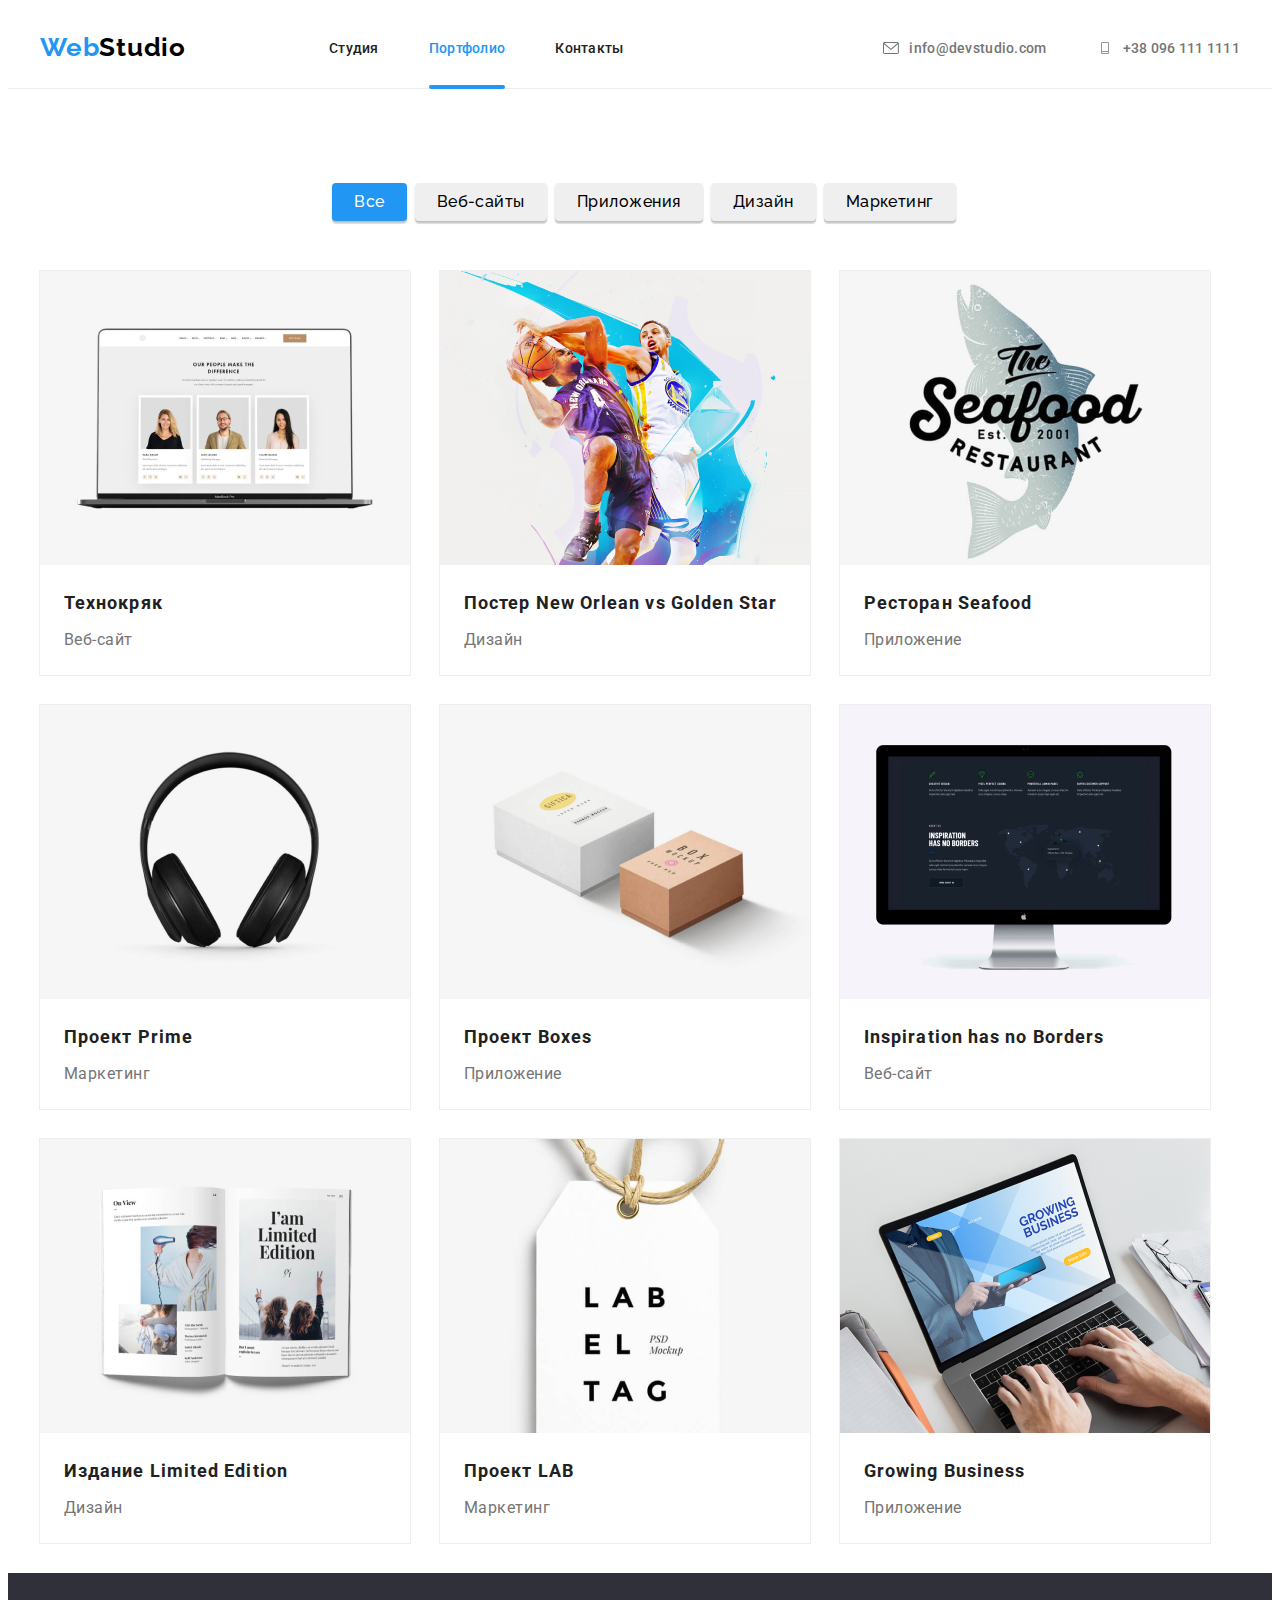
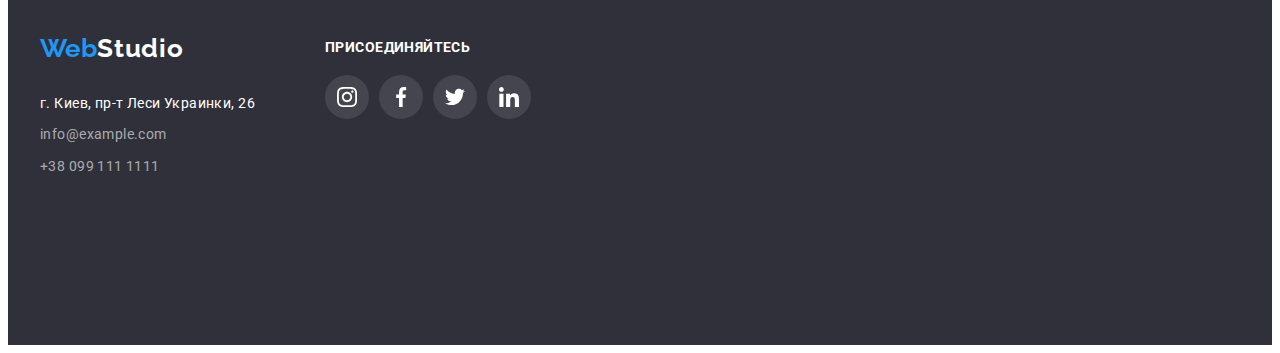
==== portfolio.html @ 6c936e02 "НАчало сделал кнопку подписаться в подвале" ====
<!DOCTYPE html>
<html lang="en">
  <head>
    <meta charset="UTF-8" />
    <meta http-equiv="X-UA-Compatible" content="IE=edge" />
    <meta name="viewport" content="width=device-width, initial-scale=1.0" />
    <title>Portfolio</title>
    <link
      rel="stylesheet"
      href="https://cdnjs.cloudflare.com/ajax/libs/modern-normalize/1.1.0/modern-normalize.min.css"
      integrity="sha512-wpPYUAdjBVSE4KJnH1VR1HeZfpl1ub8YT/NKx4PuQ5NmX2tKuGu6U/JRp5y+Y8XG2tV+wKQpNHVUX03MfMFn9Q=="
      crossorigin="anonymous"
      referrerpolicy="no-referrer"
    />
    <link rel="preconnect" href="https://fonts.googleapis.com" />
    <link rel="preconnect" href="https://fonts.gstatic.com" crossorigin />
    <link
      href="https://fonts.googleapis.com/css2?family=Raleway:wght@700&family=Roboto:wght@400;500;700;900&display=swap"
      rel="stylesheet"
    />
    <link rel="stylesheet" href="./css/styles.css" />
  </head>

  <body>
    <!--Header portfolio-->
    <header class="header-portfolio">
      <div class="container header-container">
        <nav class="header-nav">
          <a class="header-logo link link-studio" lang="en" href="./index.html">
            <span class="color-log">Web</span>Studio</a
          >
          <ul class="list header-list" lang="ru">
            <li class="header-item link">
              <a class="link header-link" href="./index.html">Студия</a>
            </li>
            <li class="header-item">
              <a class="link header-link active-page" href="">Портфолио</a>
            </li>
            <li class="header-item">
              <a class="link header-link" href="">Контакты</a>
            </li>
          </ul>
        </nav>

        <!--contacts sections -->
        <div class="contact-header">
          <ul class="list header-sections">
            <li>
              <a class="header-contact" href="mailto:info@devstudio.com"
                ><svg class="contact-icon">
                  <use href="./images/icons.svg#icon-envelope"></use>
                </svg>
                info@devstudio.com
              </a>
            </li>
            <li>
              <a class="header-contact" href="tel:+380961111111"
                ><svg class="contact-icon">
                  <use href="./images/icons.svg#icon-smartphone"></use>
                </svg>
                +38 096 111 1111
              </a>
            </li>
          </ul>
        </div>
      </div>
    </header>

    <!--sections main-->
    <main>
      <section class="section-main">
        <div class="container header-container">
          <h2 class="visually-hidden" hidden>content</h2>
          <a lang="ru"></a>
          <ul class="list btn-row">
            <li class="item-btn">
              <button class="filter-button btn-blu" type="button">Все</button>
            </li>
            <li class="item-btn">
              <button class="filter-button" type="button">Веб-сайты</button>
            </li>
            <li class="item-btn">
              <button class="filter-button" type="button">Приложения</button>
            </li>
            <li class="item-btn">
              <button class="filter-button" type="button">Дизайн</button>
            </li>
            <li class="item-btn">
              <button class="filter-button" type="button">Маркетинг</button>
            </li>
          </ul>
        </div>
      </section>

      <!--Projects-->

      <section class="section-cardset">
        <div class="container">
          <ul class="list cardset-list">
            <li class="cardset-item-portfolio">
              <div class="card-cursor">
                <div class="thumb">
                  <img
                    src="./images/portfolio/portfolio1.png"
                    alt="Технокряк"
                    width="370"
                    height="294"
                  />
                  <p class="text-overlay">
                    Технокряк это современная площадка распространения коронавируса. Компании
                    используют эту платформу для цифрового шпионажа и атак на защищённые сервера
                    конкурентов.
                  </p>
                </div>

                <h2 class="cardset-title">Технокряк</h2>
                <p class="cardset-after-title">Веб-сайт</p>
              </div>
            </li>

            <li class="cardset-item-portfolio">
              <div class="card-cursor">
                <div class="thumb">
                  <img
                    src="./images/portfolio/portfolio2.png"
                    alt="Постер New Orlean vs Golden Star"
                    width="370"
                    height="294"
                  />
                  <p class="text-overlay">
                    Технокряк это современная площадка распространения коронавируса. Компании
                    используют эту платформу для цифрового шпионажа и атак на защищённые сервера
                    конкурентов.
                  </p>
                </div>

                <h2 class="cardset-title">Постер New Orlean vs Golden Star</h2>
                <p class="cardset-after-title">Дизайн</p>
              </div>
            </li>

            <li class="cardset-item-portfolio">
              <div class="card-cursor">
                <div class="thumb">
                  <img
                    src="./images/portfolio/portfolio3.png"
                    alt="Ресторан Seafood"
                    width="370"
                    height="294"
                  />
                  <p class="text-overlay">
                    Технокряк это современная площадка распространения коронавируса. Компании
                    используют эту платформу для цифрового шпионажа и атак на защищённые сервера
                    конкурентов.
                  </p>
                </div>

                <h2 class="cardset-title">Ресторан Seafood</h2>
                <p class="cardset-after-title">Приложение</p>
              </div>
            </li>

            <li class="cardset-item-portfolio">
              <div class="card-cursor">
                <div class="thumb">
                  <img
                    src="./images/portfolio/portfolio4.png"
                    alt="Проект Prime"
                    width="370"
                    height="294"
                  />
                  <p class="text-overlay">
                    Технокряк это современная площадка распространения коронавируса. Компании
                    используют эту платформу для цифрового шпионажа и атак на защищённые сервера
                    конкурентов.
                  </p>
                </div>

                <h2 class="cardset-title">Проект Prime</h2>
                <p class="cardset-after-title">Маркетинг</p>
              </div>
            </li>

            <li class="cardset-item-portfolio">
              <div class="card-cursor">
                <div class="thumb">
                  <img
                    src="./images/portfolio/portfolio5.png"
                    alt="Проект Boxes"
                    width="370"
                    height="294"
                  />
                  <p class="text-overlay">
                    Технокряк это современная площадка распространения коронавируса. Компании
                    используют эту платформу для цифрового шпионажа и атак на защищённые сервера
                    конкурентов.
                  </p>
                </div>

                <h2 class="cardset-title">Проект Boxes</h2>
                <p class="cardset-after-title">Приложение</p>
              </div>
            </li>

            <li class="cardset-item-portfolio">
              <div class="card-cursor">
                <div class="thumb">
                  <img
                    src="./images/portfolio/portfolio6.png"
                    alt="Inspiration has no Borders"
                    width="370"
                    height="294"
                  />
                  <p class="text-overlay">
                    Технокряк это современная площадка распространения коронавируса. Компании
                    используют эту платформу для цифрового шпионажа и атак на защищённые сервера
                    конкурентов.
                  </p>
                </div>

                <h2 class="cardset-title">Inspiration has no Borders</h2>
                <p class="cardset-after-title">Веб-сайт</p>
              </div>
            </li>

            <li class="cardset-item-portfolio">
              <div class="card-cursor">
                <div class="thumb">
                  <img
                    src="./images/portfolio/portfolio7.png"
                    alt="Издание Limited Edition"
                    width="370"
                    height="294"
                  />
                  <p class="text-overlay">
                    Технокряк это современная площадка распространения коронавируса. Компании
                    используют эту платформу для цифрового шпионажа и атак на защищённые сервера
                    конкурентов.
                  </p>
                </div>

                <h2 class="cardset-title">Издание Limited Edition</h2>
                <p class="cardset-after-title">Дизайн</p>
              </div>
            </li>
            <li class="cardset-item-portfolio">
              <div class="card-cursor">
                <div class="thumb">
                  <img
                    src="./images/portfolio/portfolio8.png"
                    alt="Проект LAB"
                    width="370"
                    height="294"
                  />
                  <p class="text-overlay">
                    Технокряк это современная площадка распространения коронавируса. Компании
                    используют эту платформу для цифрового шпионажа и атак на защищённые сервера
                    конкурентов.
                  </p>
                </div>

                <h2 class="cardset-title">Проект LAB</h2>
                <p class="cardset-after-title">Маркетинг</p>
              </div>
            </li>

            <li class="cardset-item-portfolio">
              <div class="card-cursor">
                <div class="thumb">
                  <img
                    src="./images/portfolio/portfolio9.png"
                    alt="Growing Business"
                    width="370"
                    height="294"
                  />
                  <p class="text-overlay">
                    Технокряк это современная площадка распространения коронавируса. Компании
                    используют эту платформу для цифрового шпионажа и атак на защищённые сервера
                    конкурентов.
                  </p>
                </div>

                <h2 class="cardset-title">Growing Business</h2>
                <p class="cardset-after-title">Приложение</p>
              </div>
            </li>
          </ul>
        </div>
      </section>
    </main>
    <!--footer section-->
    <footer class="section-footer">
      <div class="container">
        <div>
          <a class="link-footer" href="/index.html">Web<span class="color-footer">Studio</span></a>
          <div class="footer-inner">
            <address class="link-address">
              <ul class="list address-cont">
                <li>
                  <a
                    class="address"
                    href="https://goo.gl/maps/Afqt2rmy2DsJCTwLA"
                    target="_blank"
                    rel="noopener noreferre"
                    >г. Киев, пр-т Леси Украинки, 26</a
                  >
                </li>
                <li>
                  <a class="contact-list" href="mailto:info@devstudio.com">info@example.com</a>
                </li>
                <li>
                  <a class="contact-list" href="tel:+380961111111">+38 099 111 1111</a>
                </li>
              </ul>
            </address>
            <!--Правая часть футера-->
            <div class="footer-right">
              <h1 class="footer-social">присоединяйтесь</h1>
              <ul class="list social-footer-list">
                <li class="social-item">
                  <a href class="social-link">
                    <svg class="social-icon" width="20" height="20">
                      <use href="./images/icons.svg#icon-instagram"></use>
                    </svg>
                  </a>
                </li>
                <li class="social-item">
                  <a href class="social-link">
                    <svg class="social-icon" width="20" height="20">
                      <use href="./images/icons.svg#icon-facebook"></use>
                    </svg>
                  </a>
                </li>
                <li class="social-item">
                  <a href class="social-link">
                    <svg class="social-icon" width="20" height="20">
                      <use href="./images/icons.svg#icon-twitter"></use>
                    </svg>
                  </a>
                </li>
                <li class="social-item">
                  <a href class="social-link">
                    <svg class="social-icon" width="20" height="20">
                      <use href="./images/icons.svg#icon-linkedin"></use>
                    </svg>
                  </a>
                </li>
              </ul>
            </div>
          </div>
        </div>
      </div>
    </footer>
  </body>
</html>
---- css/styles.css ----
:root {
  --hover-color: #2196f3;
  --text-color: #ffffff;
  --hero-text-color: #212121;
  --client-color: #afb1b8;
}

body {
  background: #ffffff;
  color: #212121;
  font-family: Roboto, sans-serif;
}

p,
h1,
h2,
h3,
h4,
h5,
h6 {
  margin: 0;
}
ul {
  margin: 0;
  padding-inline-start: 0px;
}

.visually-hidden {
  position: absolute;
  white-space: nowrap;
  width: 1px;
  height: 1px;
  overflow: hidden;
  border: 0;
  padding: 0;
  clip: rect(0 0 0 0);
  clip-path: inset(50%);
  margin: -1px;
}
.container {
  width: 1200px;
  padding-left: 15px;
  padding-right: 15px;
  margin: 0 auto;
  /* outline: 2px solid red; (контур блока)  */
}
img {
  display: block;
}
.header-container {
  display: flex;
  justify-content: center;
}
/* <!--Header--> */

.header-nav {
  padding-top: 24px;
  padding-bottom: 25px;
  display: flex;
}
.contact-header {
  margin-left: auto;
}
.contact-icon {
  width: 16px;
  height: 12px;
  margin-right: 10px;
}

.link {
  font-weight: 500;
  font-size: 14px;
  line-height: 16px;
  letter-spacing: 0.02em;
  color: #000000;
  text-decoration: none;
}
.link-studio {
  font-family: Raleway;
  font-style: normal;
  font-weight: bold;
  font-size: 26px;
  line-height: 31px;
  letter-spacing: 0.03em;
  color: #000000;
}

.color-log {
  font-style: normal;
  font-weight: bold;
  font-size: 26px;
  line-height: 31px;
  letter-spacing: 0.03em;
  color: #2196f3;
}

/* Весь тег Ul без точек */
.list {
  list-style: none;
}
.header-item {
  position: relative;
  margin-left: 50px;
}
/* header-link */
.header-link {
  color: var(--hero-text-color);
  transition: color 250ms cubic-bezier(0.4, 0, 0.2, 1);
}
.header-list {
  display: flex;
  align-items: center;
  margin-left: 93px;
  position: relative;
}
/* ховер для ссылок */
.header-link:hover,
.header-link:focus {
  color: var(--hover-color);
}

/* <!--contacts sections --> */
.header-contact {
  display: flex;
  align-items: center;
  font-style: normal;
  font-weight: 500;
  font-size: 14px;
  line-height: 16px;
  letter-spacing: 0.02em;
  color: #757575;
  text-decoration: none;
  margin-left: 50px;
}
.contact-icon {
  fill: currentColor;
}
.header-sections {
  display: flex;
  padding-top: 32px;
  padding-bottom: 32px;
}
.header {
  border-bottom: 1px solid #ececec;
}

/* ховер и фокус для сектора контакты */
.header-contact:hover,
.header-contact:focus {
  color: var(--hover-color);
}

/* <!--section button--> */
.section-banner {
  background: #2f303a;
  height: 600px;
  max-width: 1600px;
  margin-left: auto;
  margin-right: auto;
  padding-top: 200px;
  padding-bottom: 200px;
  text-align: center;
  width: auto;
  background-image: linear-gradient(rgba(47, 48, 58, 0.4), rgba(47, 58, 51, 0.4)),
    url(../images/icon-banner.png);
  background-repeat: no-repeat;
  background-position: center;
  background-size: cover;
}

.section-title {
  font-style: normal;
  font-weight: 900;
  font-size: 44px;
  line-height: 1.36;
  text-align: center;
  letter-spacing: 0.06em;
  text-transform: uppercase;
  color: var(--text-color);
  padding-bottom: 30px;
}
.button {
  padding: 10px 32px;
  border-radius: 4px;
  margin-left: auto;
  margin-right: auto;
  font-style: normal;
  font-weight: bold;
  font-size: 16px;
  line-height: 1.87;
  border: none;
  color: var(--text-color);
  background-color: #2196f3;
  cursor: pointer;
}

.button :hover,
.button :focus {
  color: #188ce8;
}
/* <!--section list--> */
.hero-title {
  font-style: normal;
  font-weight: bold;
  font-size: 14px;
  line-height: 16px;
  letter-spacing: 0.03em;
  text-transform: uppercase;
  color: #212121;
  margin-bottom: 10px;
}
.hero-list {
  display: flex;
}
.hero-list .hero-item:not(last-child) {
  margin-right: 30px;
}
.hero-item {
  font-style: normal;
  font-weight: bold;
  font-size: 14px;
  line-height: 16px;
  letter-spacing: 0.03em;
  color: var(--hero-text-color);
  width: 270px;
}
.hero-after-title {
  font-style: normal;
  font-weight: normal;
  font-size: 14px;
  line-height: 1.71;
  letter-spacing: 0.03em;
  color: #757575;
}
.hero {
  padding-top: 94px;
}
.icon-antenna {
  display: flex;
  align-items: center;
  justify-content: center;
  margin-bottom: 30px;
  width: 270px;
  height: 120px;
  background-color: #f5f4fa;
  border-radius: 4px;
}
.icon-clock {
  display: flex;
  align-items: center;
  justify-content: center;
  margin-bottom: 30px;
  width: 270px;
  height: 120px;
  background-color: #f5f4fa;
  border-radius: 4px;
}
.icon-diagram {
  display: flex;
  align-items: center;
  justify-content: center;
  margin-bottom: 30px;
  width: 270px;
  height: 120px;
  background-color: #f5f4fa;
  border-radius: 4px;
}
.icon-astronaut {
  display: flex;
  align-items: center;
  justify-content: center;
  margin-bottom: 30px;
  width: 270px;
  height: 120px;
  background-color: #f5f4fa;
  border-radius: 4px;
}

.work-title {
  font-weight: bold;
  font-size: 36px;
  line-height: 42px;
  text-align: center;
  letter-spacing: 0.03em;
  color: #212121;
  padding-top: 94px;
  padding-bottom: 50px;
}
.section-work {
  padding-bottom: 94px;
}
.about-workers {
  background-color: #f5f4fa;
}
/* <!--section team--> */
.team-title {
  font-weight: bold;
  font-size: 36px;
  line-height: 42px;
  text-align: center;
  letter-spacing: 0.03em;
  color: #212121;
  padding-top: 94px;
  padding-bottom: 50px;
}
.img-flax {
  display: flex;
}
.team-photo:not(last-child) {
  margin-right: 30px;
  position: relative;
}
.work-text {
  position: absolute;
  width: 100%;
  padding-top: 27px;
  padding-bottom: 27px;
  bottom: 0;
  left: 0;
  font-weight: bold;
  font-size: 14px;
  line-height: 16px;
  text-align: center;
  letter-spacing: 0.03em;
  text-transform: uppercase;
  color: var(--text-color);
  background: rgba(47, 48, 58, 0.8);
}
.item:not(last-child) {
  margin-right: 30px;
  background: #ffffff;
  padding-bottom: 30px;
  box-shadow: 0px 1px 3px rgba(0, 0, 0, 0.12), 0px 1px 1px rgba(0, 0, 0, 0.14),
    0px 2px 1px rgba(0, 0, 0, 0.2);
  border-radius: 0px 0px 4px 4px;
}

.team-flax {
  display: flex;
}
.img-block {
  /* max-width: 100%; */
  height: auto;
}

.team-name-title {
  font-weight: 500;
  font-size: 16px;
  line-height: 19px;
  text-align: center;
  color: #212121;
  margin-bottom: 10px;
  margin-top: 30px;
}
.team-description {
  font-weight: normal;
  font-size: 16px;
  line-height: 19px;
  text-align: center;
  color: #757575;
  margin-bottom: 16px;
}
.team-section {
  padding-top: 0px;
  padding-bottom: 94px;
  background-color: #f5f4fa;
}
.team-social-list {
  display: flex;
  justify-content: center;
}
.team-social-item + .team-social-item {
  margin-left: 10px;
}
.team-social-link {
  width: 44px;
  height: 44px;
  color: #afb1b8;
  display: flex;
  justify-content: center;
  align-items: center;
  border-radius: 50%;
}
.team-social-link:hover,
.team-social-link:focus {
  background-color: #2196f3;
  color: #ffffff;
}
.team-social-icon {
  fill: currentColor;
}
/* <!--------------------------------clients---------------------------------> */
.section-clients {
  padding-top: 94px;
  padding-bottom: 94px;
}
.clients-list {
  display: flex;
  justify-content: center;
}
.clients-link {
  display: flex;
  width: 170px;
  height: 92px;
  justify-content: center;
  align-items: center;
  border: 1px solid #afb1b8;
  box-sizing: border-box;
  border-radius: 4px;
  fill: var(--client-color);
  margin-top: 50px;
}
.logo-item + .logo-item {
  margin-left: 30px;
}
.client-text {
  font-style: normal;
  font-weight: bold;
  font-size: 36px;
  line-height: 42px;
  text-align: center;
  letter-spacing: 0.03em;
  color: #212121;
}
.clients-link:focus,
.clients-link:hover {
  fill: var(--hover-color);
  border-color: var(--hover-color);
}

/* <!---------------------------footer section-----------------------------> */
.section-footer {
  font-weight: bold;
  height: 252px;
  font-size: 26px;
  line-height: 31px;
  background: #2f303a;
  padding-top: 60px;
  padding-bottom: 60px;
}
.color-footer {
  font-weight: bold;
  font-size: 26px;
  line-height: 31px;

  /* identical to box height */
  letter-spacing: 0.03em;
  color: var(--text-color);
}
.link-footer {
  font-family: Raleway;
  color: #2196f3;
  text-decoration: none;
}
/* address */
.link-address {
  margin-bottom: 20px;
}
.address {
  font-family: Roboto;
  font-weight: normal;
  font-style: normal;
  font-size: 14px;
  line-height: 24px;
  letter-spacing: 0.03em;
  color: #ffffff;
  text-decoration: none;
  margin-bottom: 9px;
}
.address:hover,
.address:focus {
  color: #2196f3;
}
.address-cont {
  padding: 0px 0px 0px 0px;
  margin-top: 20px;
  margin-bottom: 9px;
}
.contact-list {
  font-family: Roboto;
  font-style: normal;
  font-weight: normal;
  font-size: 14px;
  line-height: 1.71;
  letter-spacing: 0.03em;
  color: rgba(255, 255, 255, 0.6);
  text-decoration: none;
}
.contact-list:hover,
.contact-listl:focus {
  color: #2196f3;
}
.btn-blu {
  background: #2196f3;
  color: #ffffff;
}
.filter-button {
  cursor: pointer;
  font-family: Raleway;
  font-weight: 500;
  font-size: 16px;
  line-height: 1.62;
  text-align: center;
  letter-spacing: 0.03em;
  margin-left: 8px;
  padding: 6px 22px;
  border: #f5f4fa;
  box-shadow: 0px 3px 1px rgb(0 0 0 / 10%), 0px 1px 2px rgb(0 0 0 / 8%),
    0px 2px 2px rgb(0 0 0 / 12%);
  border-radius: 4px;
}
.btn-row {
  display: flex;
}
.filter-button:hover,
.filter-button:focus {
  background: #2196f3;
  color: #ffffff;
}
.section-main {
  padding-top: 94px;
  margin-bottom: 50px;
}
.active-page.header-link::after {
  content: '';
  position: absolute;
  left: 0%;
  bottom: -32px;
  width: 100%;
  height: 4px;
  transform: translateX(0%);
  border-radius: 2px;
  background-color: var(--hover-color);
}
.active-page,
.header-list:hover .active-page,
.header-list:focus {
  color: var(--hover-color);
}

/* <!--Projects section-cardset-- > */
.cardset-list {
  display: flex;
  flex-wrap: wrap;
}

.cardset-title {
  font-weight: bold;
  font-size: 18px;
  line-height: 36px;
  letter-spacing: 0.06em;
  color: #212121;
  margin-left: 24px;
  margin-top: 20px;
}
.cardset-after-title {
  font-size: 16px;
  line-height: 1.87;
  letter-spacing: 0.03em;
  color: #757575;
  margin-top: 4px;
  margin-left: 24px;
  margin-bottom: 20px;
}
.cardset-item-portfolio:not(:nth-child(3n)) {
  margin-right: 30px;
}
.cardset-item-portfolio {
  background: #ffffff;
  outline: 1px solid #eeeeee;
  margin-bottom: 30px;
}
.cardset-item-portfolio:focus,
.cardset-item-portfolio:hover {
  box-sizing: border-box;
  box-shadow: 0px 1px 1px rgba(0, 0, 0, 0.12), 0px 4px 4px rgba(0, 0, 0, 0.06),
    1px 4px 6px rgba(0, 0, 0, 0.16);
}
.header-portfolio {
  border-bottom: 1px solid #ececec;
}

.footer-social {
  font-style: normal;
  font-weight: bold;
  font-size: 14px;
  line-height: 16px;
  letter-spacing: 0.03em;
  text-transform: uppercase;
  color: #ffffff;
}
.social-footer-list {
  display: flex;
  margin-left: auto;
  margin-right: auto;
  justify-items: left;
  margin-top: 20px;
}
.social-item:not(last-child) {
  margin-right: 10px;
}
.footer-right {
  margin-left: 70px;
  margin-top: -25px;
}
.footer-inner {
  display: flex;
  align-items: flex-start;
  max-width: 100%;
}
.social-item {
  border-radius: 50%;
  background-color: rgba(255, 255, 255, 0.1);
  color: #ffffff;
}
.social-link {
  width: 44px;
  height: 44px;
  color: #ffffff;
  display: flex;
  justify-content: center;
  align-items: center;
  border-radius: 50%;
}
.social-link:hover,
.social-link:focus {
  background-color: #2196f3;
  color: #ffffff;
}
.social-icon {
  fill: currentColor;
}
.backdrop.is-hidden {
  opacity: 0;
  pointer-events: none;
}

.backdrop {
  z-index: 2;
  position: fixed;
  top: 0;
  right: 0;
  opacity: 1;
  width: 100%;
  height: 100%;
  background-color: rgba(0, 0, 0, 0.2);
  transition: opacity 1000ms cubic-bezier(0.4, 0, 0.2, 1);
}
.modal {
  position: absolute;
  left: 50%;
  top: 50%;
  min-width: 528px;
  min-height: 581px;
  border-radius: 4px;
  background-color: var(--text-color);
  box-shadow: 0px 1px 3px rgb(0 0 0 / 12%), 0px 1px 1px rgb(0 0 0 / 14%),
    0px 2px 1px rgb(0 0 0 / 20%);
  transform: translate(-50%, -50%) scale(1);
  transform: translate(-50%, -50%);
}

.close-button {
  position: absolute;
  display: flex;
  justify-content: center;
  top: 8px;
  right: 8px;
  border-radius: 50%;
  width: 30px;
  height: 30px;
  align-items: center;
  background: #ffffff;
  border: 1px solid rgba(0, 0, 0, 0.1);
  cursor: pointer;
}
.close-icon {
  width: 18px;
  height: 18px;
}
.modal :hover {
  transform: scale(1.25);
}
.thumb {
  position: relative;
  overflow: hidden;
}
.text-overlay {
  position: absolute;
  top: 0;
  left: 0;
  width: 100%;
  height: 100%;
  padding: 63px 24px;
  color: #ffffff;
  font-size: 18px;
  line-height: 1.56;
  background-color: rgba(33, 150, 243, 0.9);
  transform: translatey(100%);
  transition: transform 250ms cubic-bezier(0.4, 0, 0.2, 1);
}
.card-cursor:hover .text-overlay,
.card-cursor:focus .text-overlay {
  transform: translatey(0);
}
.card-cursor {
  cursor: pointer;
}
/* Оформление подвала(basement) */
.basement {
  font-style: normal;
  font-weight: bold;
  font-size: 14px;
  line-height: 16px;
  letter-spacing: 0.03em;
  text-transform: uppercase;
  color: #ffffff;
}
.mail-btn {
  display: flex;
  margin-top: 20px;
}
.subscribe-email {
  display: flex;
  width: 358px;
  height: 50px;
  margin-right: 12px;
  padding-left: 16px;
  background-color: #2f303a;
  font-style: normal;
  font-weight: normal;
  font-size: 16px;
  line-height: 20px;

  align-items: center;
  letter-spacing: 0.03em;
  border: 1px solid rgba(255, 255, 255, 0.3);
  box-sizing: border-box;
  filter: drop-shadow(0px 4px 4px rgba(0, 0, 0, 0.15));
  border-radius: 4px;
}
.basment-right {
  margin-left: 109px;
  margin-top: -25px;
}
.subscribe-btn {
  display: flex;
}
.basment-form-btn {
  display: flex;
  width: 200px;
  height: 50px;
  justify-content: center;
  align-items: center;
  color: var(--text-color);
  font-style: normal;
  font-weight: bold;
  font-size: 16px;
  line-height: 1.87;
  background: var(--hover-color);
  box-shadow: 0px 4px 4px rgba(0, 0, 0, 0.15);
  border-radius: 4px;
  border: none;
  box-shadow: 0px 4px 4px rgba(0, 0, 0, 0.15);
}
.basment-icon {
  margin-left: 10px;
}
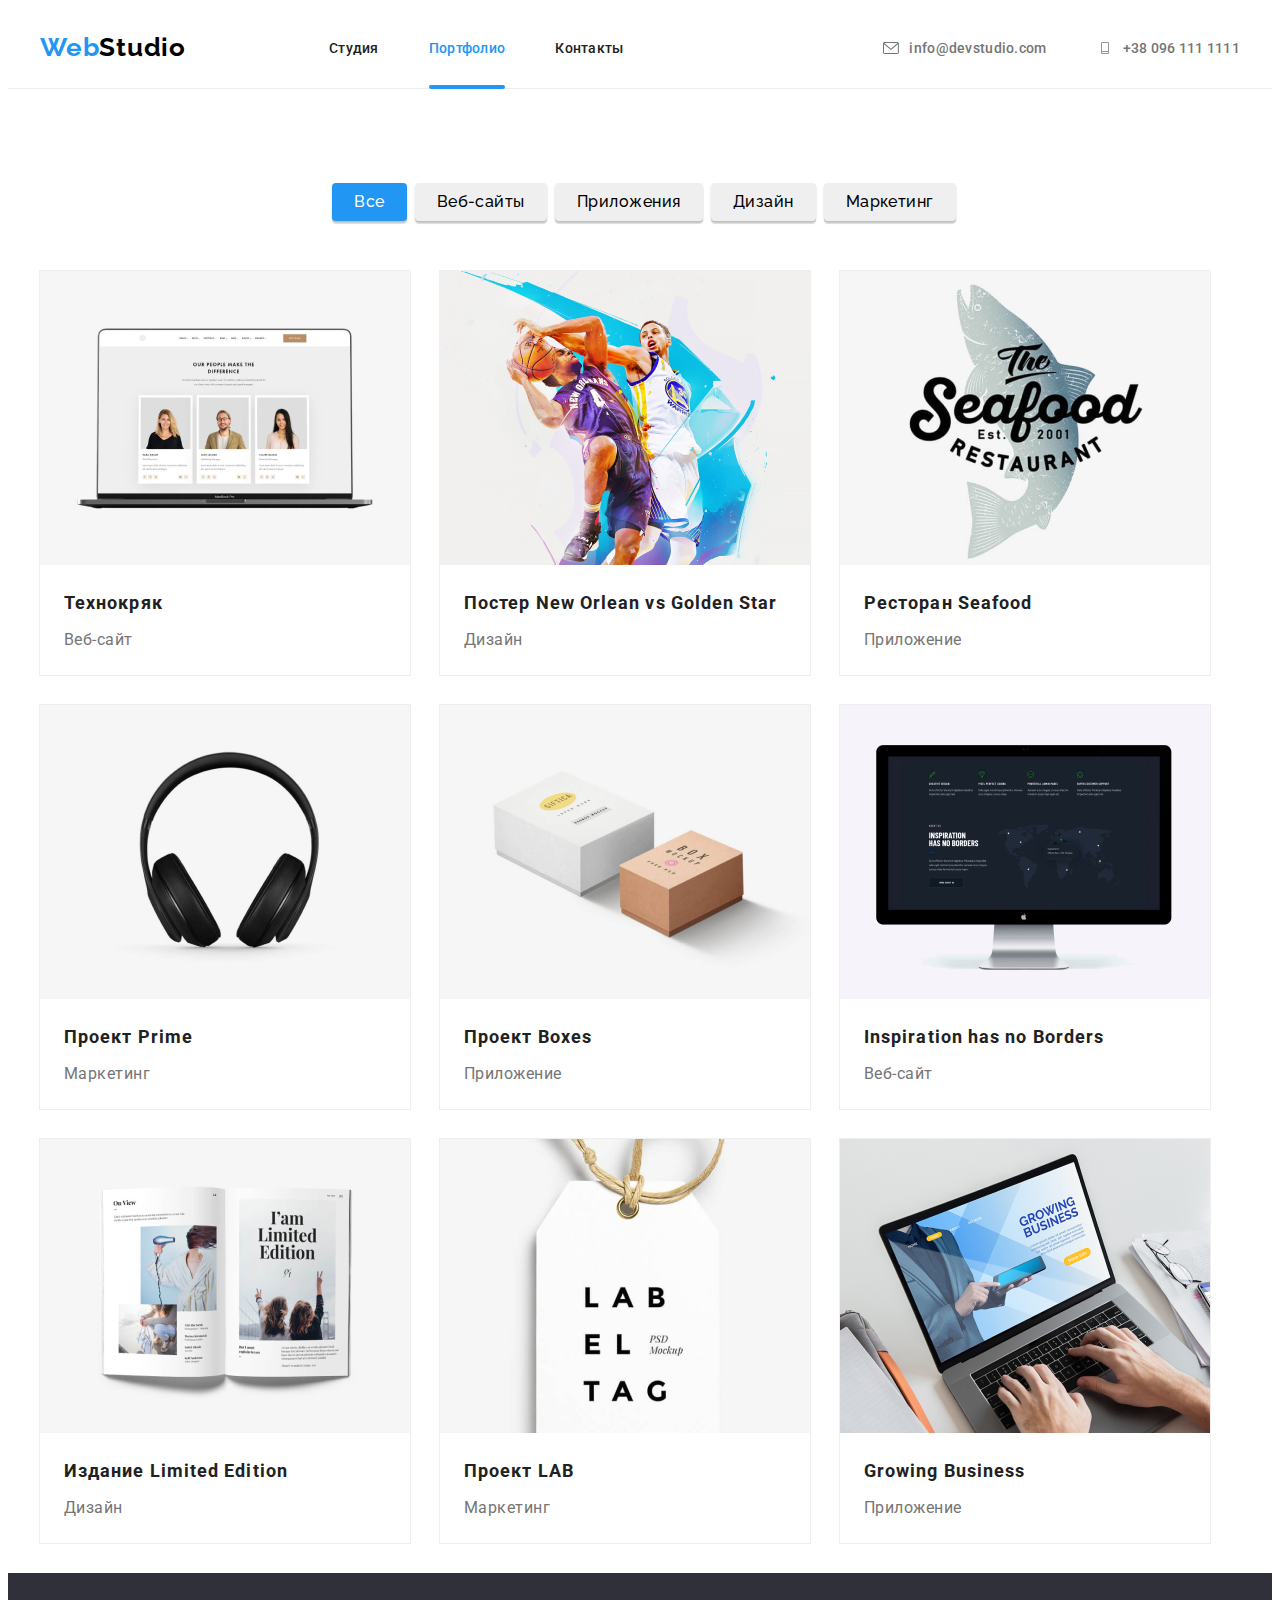
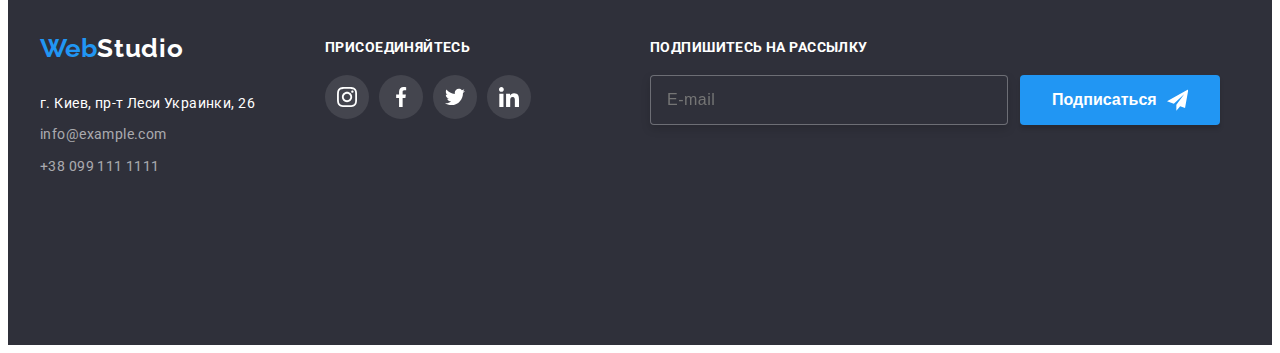
==== commit 134a71ef: "Финиш наверное" ====
--- a/portfolio.html
+++ b/portfolio.html
@@ -347,6 +347,29 @@
                 </li>
               </ul>
             </div>
+            <div class="basment-right">
+              <h1 class="basement">Подпишитесь на рассылку</h1>
+              <form action="#" autocomplete="on">
+                <label for="basment-email" class="basement subscribe"></label>
+                <div class="mail-btn">
+                  <input
+                    type="mail"
+                    name="e-mail"
+                    placeholder="E-mail"
+                    id="basement"
+                    class="subscribe-email"
+                  />
+                  <div class="subscribe-btn">
+                    <button class="form-btn basment-form-btn button" type="submit">
+                      Подписаться
+                      <svg class="basment-icon" width="24" height="24">
+                        <use href="./images/icons.svg#icon-icon-send-1"></use>
+                      </svg>
+                    </button>
+                  </div>
+                </div>
+              </form>
+            </div>
           </div>
         </div>
       </div>
--- a/css/styles.css
+++ b/css/styles.css
@@ -653,12 +653,125 @@
   min-width: 528px;
   min-height: 581px;
   border-radius: 4px;
+  padding: 40px;
   background-color: var(--text-color);
   box-shadow: 0px 1px 3px rgb(0 0 0 / 12%), 0px 1px 1px rgb(0 0 0 / 14%),
     0px 2px 1px rgb(0 0 0 / 20%);
   transform: translate(-50%, -50%) scale(1);
   transform: translate(-50%, -50%);
 }
+.modal-header {
+  margin-bottom: 30px;
+  font-weight: 700;
+  font-size: 20px;
+  line-height: 1.15;
+  text-align: center;
+  letter-spacing: 0.03em;
+  color: #212121;
+}
+.modal-form {
+  display: flex;
+  flex-direction: column;
+}
+.form-title {
+  position: relative;
+  margin-bottom: 28px;
+}
+.input-form {
+  width: 100%;
+  height: 40px;
+  padding-left: 42px;
+  border: 1px solid;
+  border-color: rgba(33, 33, 33, 0.2);
+  border-radius: 4px;
+  font: inherit;
+  outline: none;
+  transition: border-color 250ms cubic-bezier(0.4, 0, 0.2, 1);
+}
+.form-label {
+  position: absolute;
+  top: -4px;
+  left: 0;
+  transform: translateY(-100%);
+  font-size: 12px;
+  line-height: 1.16;
+  letter-spacing: 0.01em;
+  color: #757575;
+}
+.form-comment {
+  width: 100%;
+  height: 120px;
+  padding: 12px 16px;
+  border-color: rgba(33, 33, 33, 0.2);
+  border-radius: 4px;
+  resize: none;
+  outline: none;
+}
+.label-icon {
+  position: absolute;
+  top: 50%;
+  left: 12px;
+  transform: translateY(-50%);
+  color: #212121;
+  fill: currentColor;
+  transition: color 250ms cubic-bezier(0.4, 0, 0.2, 1);
+}
+.input-form:focus,
+.form-comment:focus {
+  border-color: var(--hover-color);
+}
+.input-form:focus ~ .label-icon {
+  color: var(--hover-color);
+}
+.checkbox {
+  position: relative;
+  margin-bottom: 30px;
+}
+.checkbox-box {
+  display: flex;
+  justify-content: center;
+  align-items: center;
+}
+.input-checkbox {
+  position: absolute;
+  width: 1px;
+  height: 1px;
+  margin: -1px;
+  border: 0;
+  padding: 0;
+  clip: rect(0 0 0 0);
+  overflow: hidden;
+}
+.icon-checkbox {
+  margin-right: 8px;
+  width: 100%;
+  max-width: 16px;
+  height: 15px;
+  border: 2px solid #212121;
+  border-radius: 2px;
+  background-origin: border-box;
+  background-image: url(../images/no-checbox.svg);
+  transition: border-color 250ms cubic-bezier(0.4, 0, 0.2, 1);
+}
+.label-checkbox {
+  font-size: 14px;
+  line-height: 1.71;
+  letter-spacing: 0.03em;
+  color: #757575;
+}
+.label-link {
+  font-size: 14px;
+  line-height: 1.71;
+  letter-spacing: 0.03em;
+  color: var(--hover-color);
+}
+.input-checkbox:checked + .icon-checkbox {
+  background-image: url(../images/checkbox.svg);
+  border: none;
+}
+.input-checkbox:focus + .icon-checkbox {
+  border-color: var(--hover-color);
+}
 
 .close-button {
   position: absolute;
@@ -678,7 +791,7 @@
   width: 18px;
   height: 18px;
 }
-.modal :hover {
+.close-button :hover {
   transform: scale(1.25);
 }
 .thumb {
@@ -761,7 +874,6 @@
   box-shadow: 0px 4px 4px rgba(0, 0, 0, 0.15);
   border-radius: 4px;
   border: none;
-  box-shadow: 0px 4px 4px rgba(0, 0, 0, 0.15);
 }
 .basment-icon {
   margin-left: 10px;
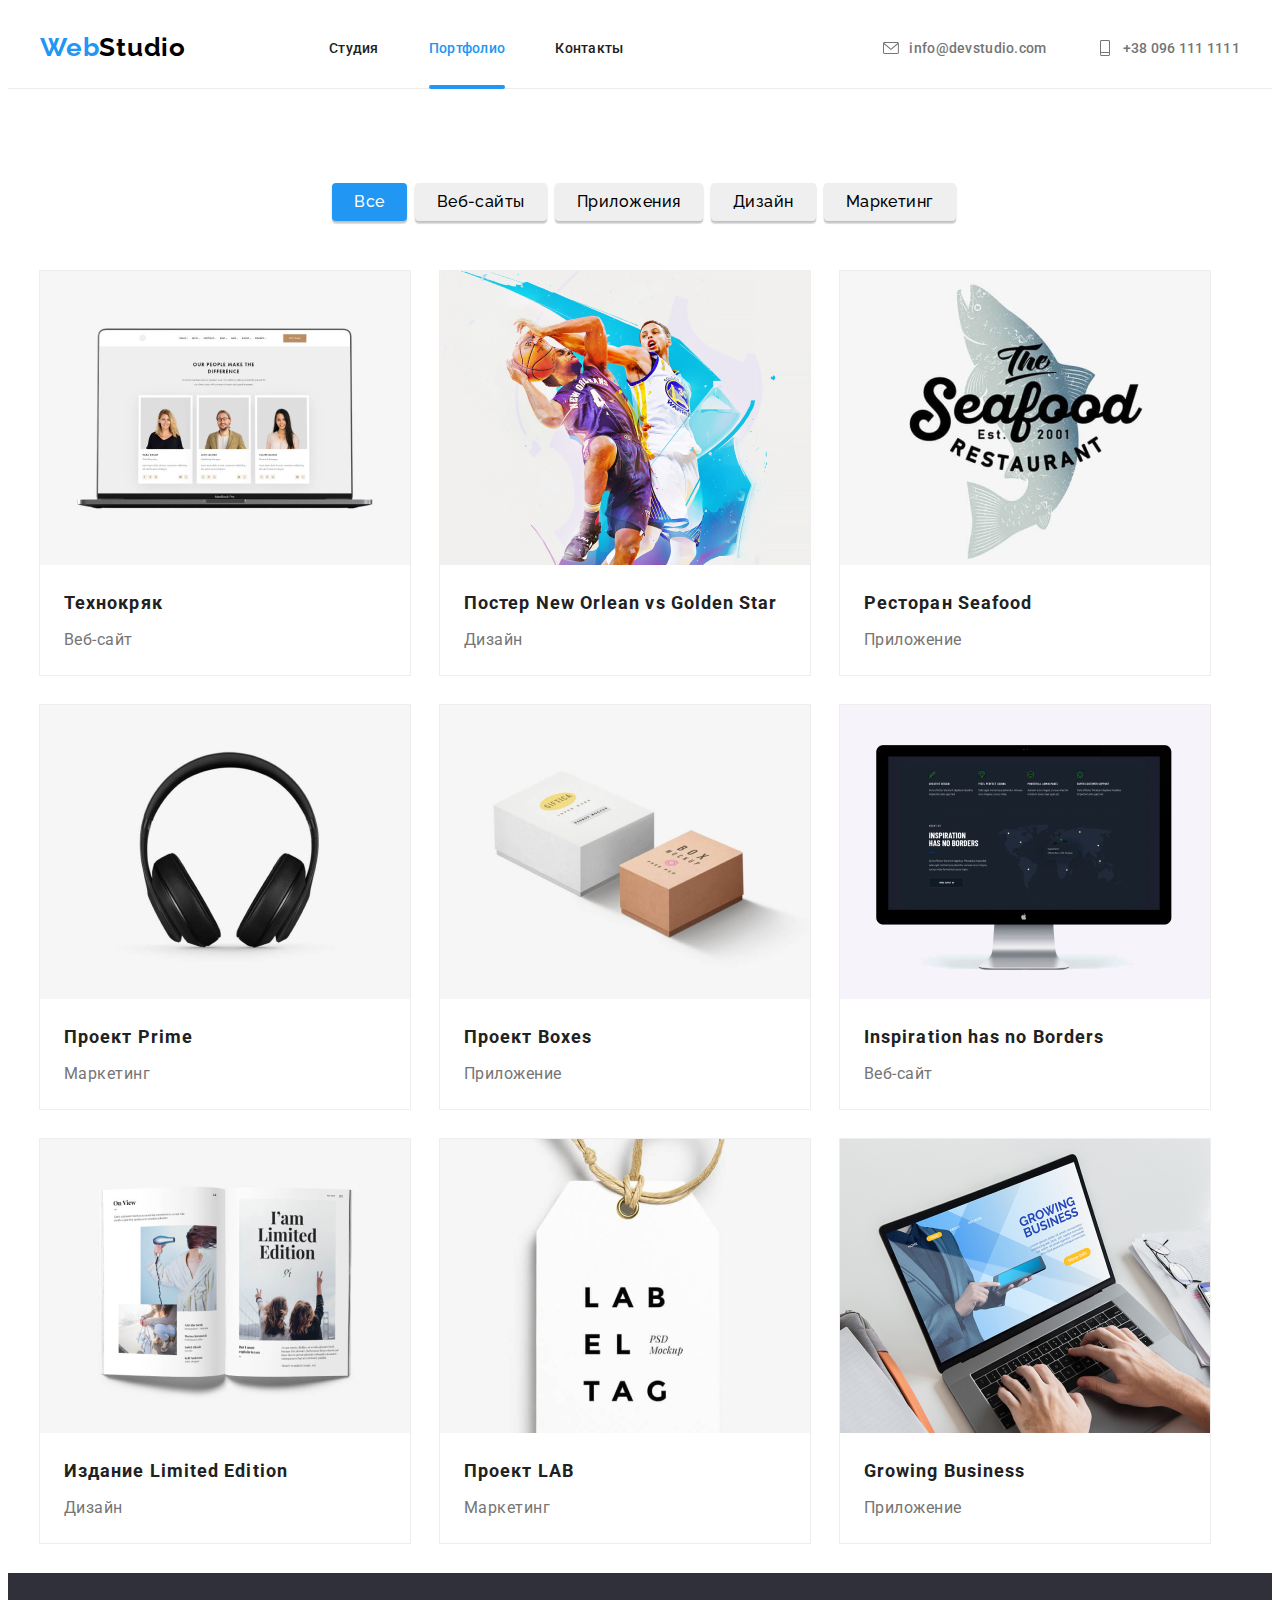
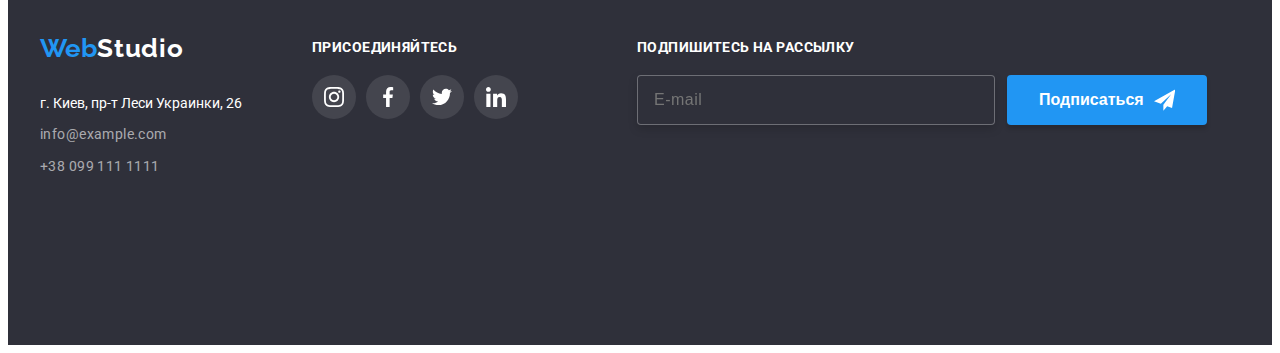
==== commit c71a6087: "Поправил" ====
--- a/portfolio.html
+++ b/portfolio.html
@@ -47,7 +47,7 @@
           <ul class="list header-sections">
             <li>
               <a class="header-contact" href="mailto:info@devstudio.com"
-                ><svg class="contact-icon">
+                ><svg class="contact-icon" width="16" height="16">
                   <use href="./images/icons.svg#icon-envelope"></use>
                 </svg>
                 info@devstudio.com
@@ -55,7 +55,7 @@
             </li>
             <li>
               <a class="header-contact" href="tel:+380961111111"
-                ><svg class="contact-icon">
+                ><svg class="contact-icon" width="16" height="16">
                   <use href="./images/icons.svg#icon-smartphone"></use>
                 </svg>
                 +38 096 111 1111
@@ -318,28 +318,28 @@
               <h1 class="footer-social">присоединяйтесь</h1>
               <ul class="list social-footer-list">
                 <li class="social-item">
-                  <a href class="social-link">
+                  <a href="#" class="social-link">
                     <svg class="social-icon" width="20" height="20">
                       <use href="./images/icons.svg#icon-instagram"></use>
                     </svg>
                   </a>
                 </li>
                 <li class="social-item">
-                  <a href class="social-link">
+                  <a href="#" class="social-link">
                     <svg class="social-icon" width="20" height="20">
                       <use href="./images/icons.svg#icon-facebook"></use>
                     </svg>
                   </a>
                 </li>
                 <li class="social-item">
-                  <a href class="social-link">
+                  <a href="#" class="social-link">
                     <svg class="social-icon" width="20" height="20">
                       <use href="./images/icons.svg#icon-twitter"></use>
                     </svg>
                   </a>
                 </li>
                 <li class="social-item">
-                  <a href class="social-link">
+                  <a href="#" class="social-link">
                     <svg class="social-icon" width="20" height="20">
                       <use href="./images/icons.svg#icon-linkedin"></use>
                     </svg>
@@ -350,11 +350,10 @@
             <div class="basment-right">
               <h1 class="basement">Подпишитесь на рассылку</h1>
               <form action="#" autocomplete="on">
-                <label for="basment-email" class="basement subscribe"></label>
                 <div class="mail-btn">
                   <input
-                    type="mail"
-                    name="e-mail"
+                    type="email"
+                    name="email"
                     placeholder="E-mail"
                     id="basement"
                     class="subscribe-email"
--- a/css/styles.css
+++ b/css/styles.css
@@ -62,8 +62,6 @@
   margin-left: auto;
 }
 .contact-icon {
-  width: 16px;
-  height: 12px;
   margin-right: 10px;
 }
 
@@ -457,12 +455,11 @@
   margin-bottom: 20px;
 }
 .address {
-  font-family: Roboto;
   font-weight: normal;
   font-style: normal;
   font-size: 14px;
   line-height: 24px;
-  letter-spacing: 0.03em;
+
   color: #ffffff;
   text-decoration: none;
   margin-bottom: 9px;
@@ -653,7 +650,7 @@
   min-width: 528px;
   min-height: 581px;
   border-radius: 4px;
-  padding: 40px;
+  padding: 34px;
   background-color: var(--text-color);
   box-shadow: 0px 1px 3px rgb(0 0 0 / 12%), 0px 1px 1px rgb(0 0 0 / 14%),
     0px 2px 1px rgb(0 0 0 / 20%);
@@ -752,6 +749,7 @@
   background-origin: border-box;
   background-image: url(../images/no-checbox.svg);
   transition: border-color 250ms cubic-bezier(0.4, 0, 0.2, 1);
+  cursor: pointer;
 }
 .label-checkbox {
   font-size: 14px;
@@ -844,6 +842,7 @@
   font-weight: normal;
   font-size: 16px;
   line-height: 20px;
+  color: #ffffff;
 
   align-items: center;
   letter-spacing: 0.03em;
